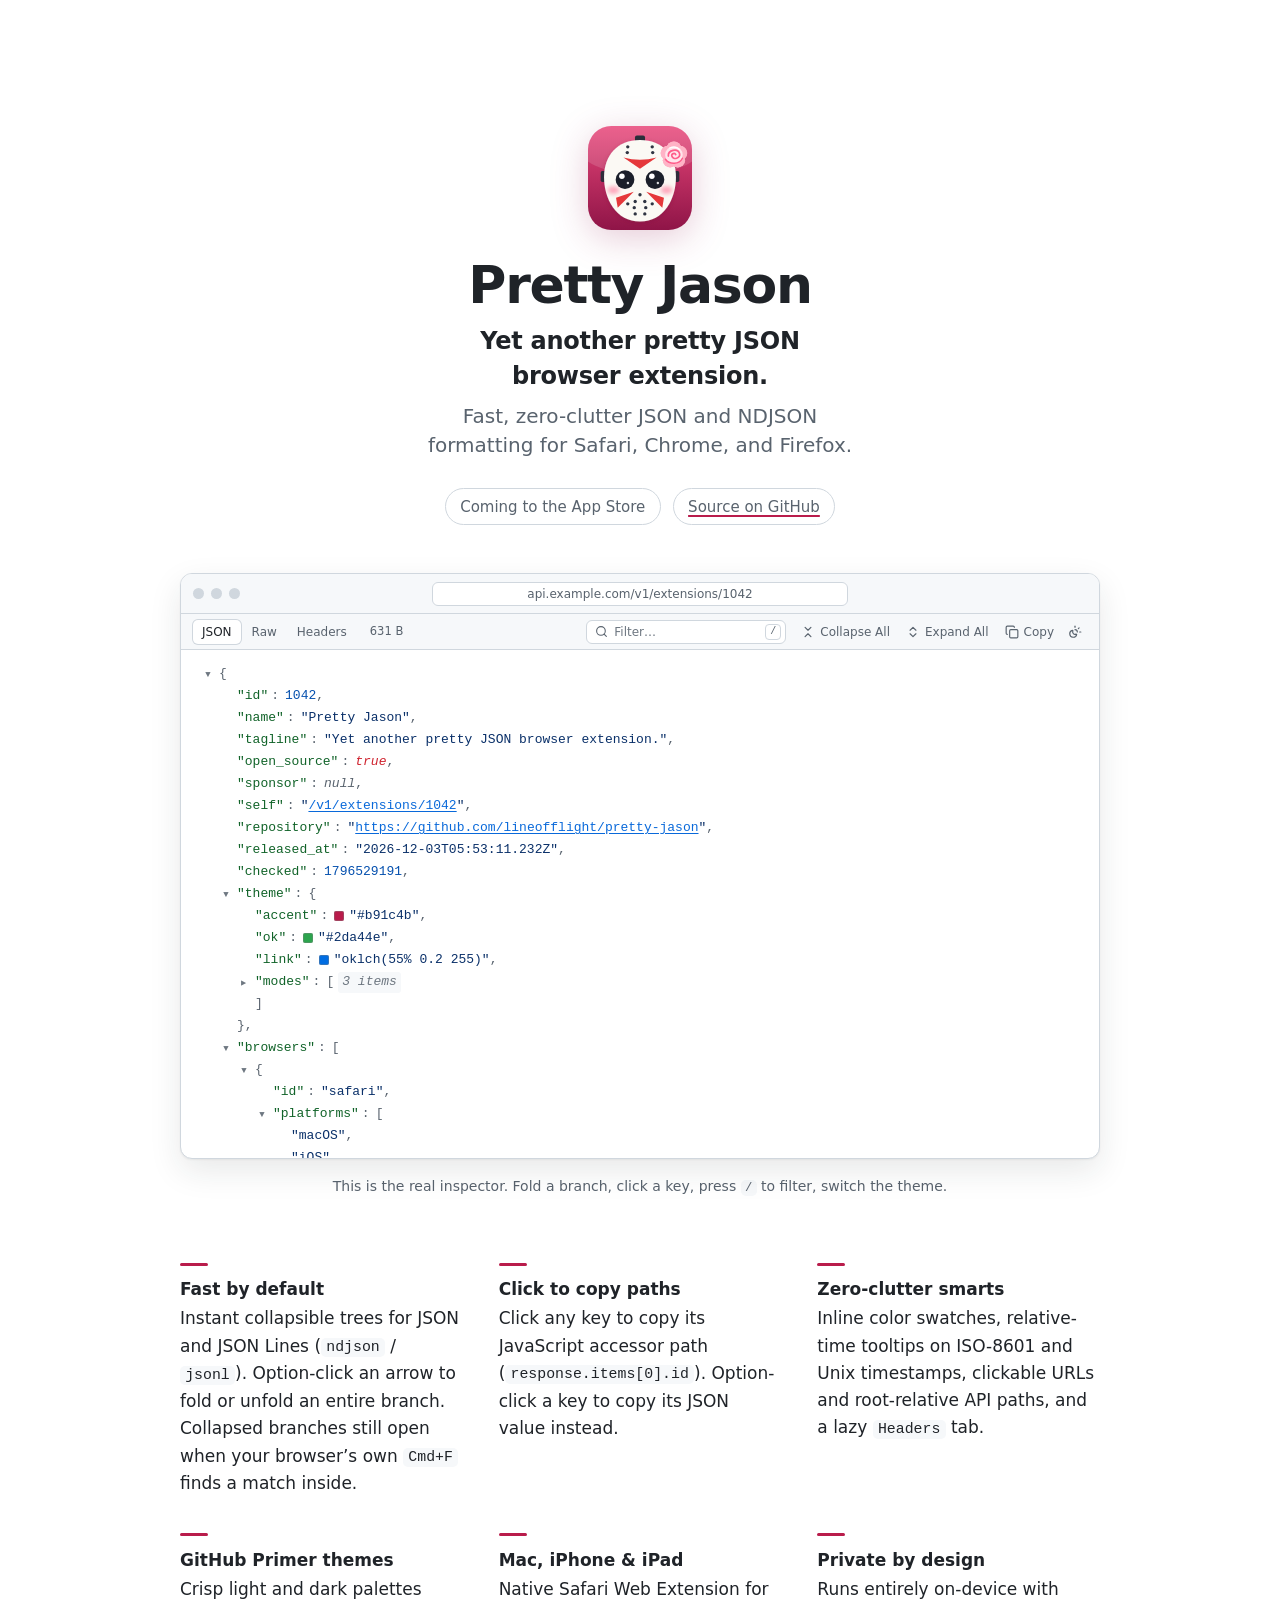
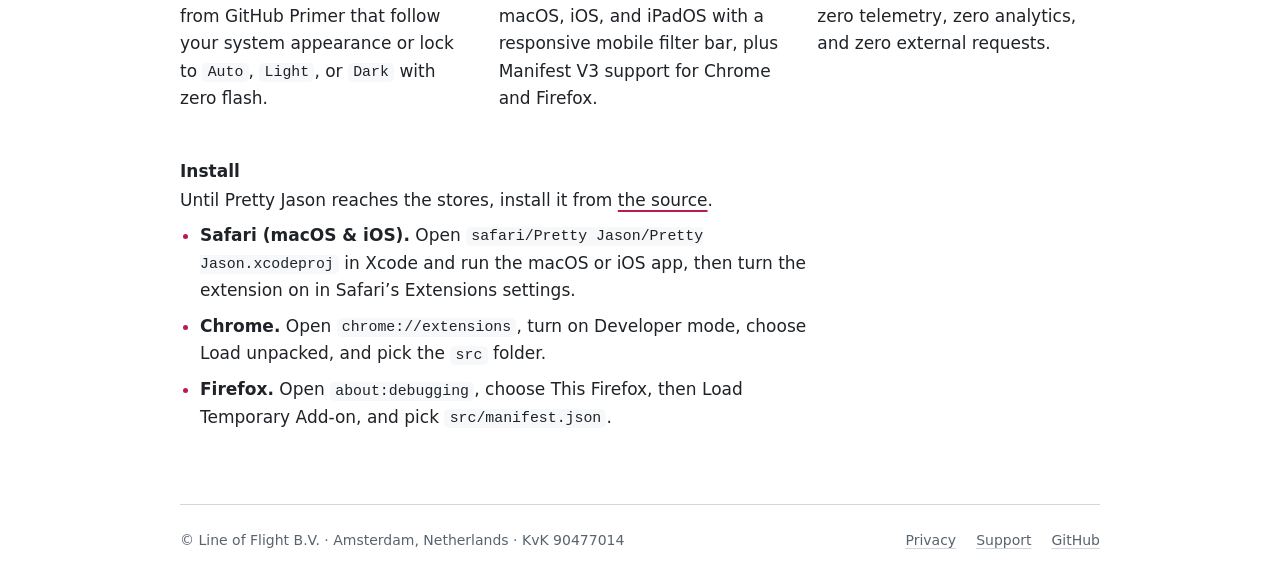
==== docs/index.html @ 76b79e24 "Add GitHub Pages site in docs/ Home page with a live inspector demo, plus privacy and support pages." ====
<!doctype html>
<html lang="en">
<head>
  <meta charset="utf-8">
  <meta name="viewport" content="width=device-width, initial-scale=1">
  <title>Pretty Jason</title>
  <meta name="description" content="Yet another pretty JSON browser extension.">
  <meta name="color-scheme" content="light dark">
  <meta name="theme-color" content="#ffffff" media="(prefers-color-scheme: light)">
  <meta name="theme-color" content="#0d1117" media="(prefers-color-scheme: dark)">
  <meta property="og:type" content="website">
  <meta property="og:site_name" content="Pretty Jason">
  <meta property="og:title" content="Pretty Jason">
  <meta property="og:description" content="Yet another pretty JSON browser extension.">
  <meta property="og:url" content="https://lineofflight.dev/pretty-jason/">
  <meta property="og:image" content="https://lineofflight.dev/pretty-jason/og-image.png">
  <meta name="twitter:card" content="summary_large_image">
  <link rel="canonical" href="https://lineofflight.dev/pretty-jason/">
  <link rel="icon" href="favicon.svg" type="image/svg+xml">
  <link rel="apple-touch-icon" href="apple-touch-icon.png">
  <link rel="stylesheet" href="style.css">
  <link rel="stylesheet" href="demo.css">
  <script src="demo.js" defer></script>
</head>
<body>
  <div class="page home">
    <main>
      <header class="hero">
        <img src="icon.svg" alt="" width="104" height="104">
        <h1>Pretty Jason</h1>
        <p class="lede lead">Yet another pretty JSON browser extension.</p>
        <p class="lede">Fast, zero-clutter JSON and NDJSON formatting for Safari, Chrome, and Firefox.</p>
        <div class="links">
          <p class="status">Coming to the App Store</p>
          <!-- App Store slot. Once Pretty Jason is live, replace the status line above with the link, for example:
          <p class="status"><a href="https://apps.apple.com/app/pretty-jason/idXXXXXXXXXX">Get Pretty Jason on the App Store</a></p>
          -->
          <p class="status"><a href="https://github.com/lineofflight/pretty-jason">Source on GitHub</a></p>
        </div>
      </header>

      <section class="jv-demo" id="demo" aria-label="Live demo">
        <div class="jv-chrome" aria-hidden="true">
          <div class="jv-lights"><span></span><span></span><span></span></div>
          <div class="jv-address">api.example.com/v1/extensions/1042</div>
        </div>
        <noscript>The live demo needs JavaScript. Nothing else on this site does.</noscript>
      </section>
      <p class="hint">This is the real inspector. Fold a branch, click a key, press <code>/</code> to filter, switch the theme.</p>

      <section class="points">
        <div>
          <h2>Fast by default</h2>
          <p>Instant collapsible trees for JSON and JSON Lines (<code>ndjson</code> / <code>jsonl</code>). Option-click an arrow to fold or unfold an entire branch. Collapsed branches still open when your browser’s own <code>Cmd+F</code> finds a match inside.</p>
        </div>
        <div>
          <h2>Click to copy paths</h2>
          <p>Click any key to copy its JavaScript accessor path (<code>response.items[0].id</code>). Option-click a key to copy its JSON value instead.</p>
        </div>
        <div>
          <h2>Zero-clutter smarts</h2>
          <p>Inline color swatches, relative-time tooltips on ISO-8601 and Unix timestamps, clickable URLs and root-relative API paths, and a lazy <code>Headers</code> tab.</p>
        </div>
        <div>
          <h2>GitHub Primer themes</h2>
          <p>Crisp light and dark palettes from GitHub Primer that follow your system appearance or lock to <code>Auto</code>, <code>Light</code>, or <code>Dark</code> with zero flash.</p>
        </div>
        <div>
          <h2>Mac, iPhone &amp; iPad</h2>
          <p>Native Safari Web Extension for macOS, iOS, and iPadOS with a responsive mobile filter bar, plus Manifest V3 support for Chrome and Firefox.</p>
        </div>
        <div>
          <h2>Private by design</h2>
          <p>Runs entirely on-device with zero telemetry, zero analytics, and zero external requests.</p>
        </div>
      </section>

      <section class="install" id="install">
        <h2>Install</h2>
        <p>Until Pretty Jason reaches the stores, install it from <a href="https://github.com/lineofflight/pretty-jason">the source</a>.</p>
        <ul>
          <li><strong>Safari (macOS &amp; iOS).</strong> Open <code>safari/Pretty Jason/Pretty Jason.xcodeproj</code> in Xcode and run the macOS or iOS app, then turn the extension on in Safari’s Extensions settings.</li>
          <li><strong>Chrome.</strong> Open <code>chrome://extensions</code>, turn on Developer mode, choose Load unpacked, and pick the <code>src</code> folder.</li>
          <li><strong>Firefox.</strong> Open <code>about:debugging</code>, choose This Firefox, then Load Temporary Add-on, and pick <code>src/manifest.json</code>.</li>
        </ul>
      </section>
    </main>

    <footer>
      <span class="owner">© Line of Flight B.V. · Amsterdam, Netherlands · KvK&nbsp;90477014</span>
      <a href="privacy/">Privacy</a>
      <a href="support/">Support</a>
      <a href="https://github.com/lineofflight/pretty-jason">GitHub</a>
    </footer>
  </div>
</body>
</html>
---- docs/style.css ----
/* Pretty Jason's site in the extension's GitHub Primer palette, light and dark,
   with the icon's berry rose as the accent.
   System fonts only, and nothing loaded from anywhere else. */

:root {
  color-scheme: light dark;
  --base: #ffffff;
  --raised: #f6f8fa;
  --line: #d0d7de;
  --text: #1f2328;
  --subtext: #59636e;
  --accent: #b91c4b;
  --sans: system-ui, -apple-system, BlinkMacSystemFont, "Segoe UI", Roboto, "Helvetica Neue", Arial, sans-serif;
  --mono: ui-monospace, "SF Mono", SFMono-Regular, Menlo, Consolas, monospace;
}

@media (prefers-color-scheme: dark) {
  :root {
    --base: #0d1117;
    --raised: #161b22;
    --line: #30363d;
    --text: #e6edf3;
    --subtext: #8b949e;
    --accent: #f47296;
  }
}

*, *::before, *::after { box-sizing: border-box; }

html {
  -webkit-text-size-adjust: 100%;
  text-size-adjust: 100%;
}

body {
  margin: 0;
  background: var(--base);
  color: var(--text);
  font: 400 1.0625rem/1.6 var(--sans);
  -webkit-font-smoothing: antialiased;
  -moz-osx-font-smoothing: grayscale;
}

.page {
  display: flex;
  flex-direction: column;
  min-height: 100vh;
  min-height: 100svh;
  max-width: 42rem;
  margin: 0 auto;
  padding: 0 1.25rem;
}

main { flex: 1; }

.page.home { max-width: 60rem; }

h1, h2 {
  color: var(--text);
  line-height: 1.2;
  text-wrap: balance;
}

p, li { text-wrap: pretty; }

a {
  color: inherit;
  text-decoration-line: underline;
  text-decoration-color: var(--accent);
  text-decoration-thickness: 0.1em;
  text-underline-offset: 0.22em;
}

a:hover { text-decoration-thickness: 0.18em; }

a:focus-visible {
  outline: 2px solid var(--accent);
  outline-offset: 3px;
  border-radius: 3px;
}

code {
  font-family: var(--mono);
  font-size: 0.875em;
  background: var(--raised);
  border-radius: 5px;
  padding: 0.1em 0.35em;
}

/* Home */

.hero {
  padding: clamp(3.5rem, 14vh, 8rem) 0 3rem;
  text-align: center;
}

.hero img {
  display: block;
  width: 104px;
  height: 104px;
  margin: 0 auto 1.5rem;
  border-radius: 22.5%;
  filter: drop-shadow(0 8px 18px rgb(143 20 71 / 0.22));
}

.hero h1 {
  margin: 0 0 0.5rem;
  font-size: 2.75rem;
  font-weight: 700;
  letter-spacing: -0.025em;
}

.lede {
  max-width: 27rem;
  margin: 0 auto;
  color: var(--subtext);
  font-size: 1.25rem;
  line-height: 1.45;
  text-wrap: balance;
}

.lede.lead {
  margin-bottom: 0.5rem;
  color: var(--text);
  font-size: 1.5rem;
  font-weight: 600;
  letter-spacing: -0.01em;
}

.links {
  display: flex;
  flex-wrap: wrap;
  gap: 0.5rem 0.75rem;
  justify-content: center;
  margin: 1.75rem 0 0;
}

.status {
  display: inline-block;
  margin: 0;
  padding: 0.35rem 0.9rem;
  border: 1px solid var(--line);
  border-radius: 999px;
  color: var(--subtext);
  font-size: 0.9375rem;
}

.hint {
  margin: -2rem 0 3rem;
  color: var(--subtext);
  font-size: 0.875rem;
  text-align: center;
}

.points {
  display: grid;
  gap: 2rem;
  padding: 1rem 0 2rem;
}

.points h2,
.install h2 {
  margin: 0 0 0.35rem;
  font-size: 1.0625rem;
  font-weight: 600;
}

.points h2::before {
  content: "";
  display: block;
  width: 1.75rem;
  height: 3px;
  margin-bottom: 0.85rem;
  border-radius: 2px;
  background: var(--accent);
}

.points p { margin: 0; }

.install { max-width: 40rem; padding: 1rem 0 2rem; }
.install p { margin: 0 0 0.5rem; }
.install ul { margin: 0; padding-left: 1.25rem; }
.install li { margin-bottom: 0.5rem; }
.install li::marker { color: var(--accent); }

/* Privacy and Support */

.masthead { padding: 1.5rem 0 0; }

.masthead a {
  display: inline-flex;
  align-items: center;
  gap: 0.6rem;
  font-weight: 600;
  text-decoration: none;
}

.masthead img {
  display: block;
  width: 32px;
  height: 32px;
  border-radius: 22.5%;
}

.doc { padding: 2.5rem 0 1rem; }

.doc h1 {
  margin: 0 0 0.25rem;
  font-size: 2.25rem;
  font-weight: 700;
  letter-spacing: -0.02em;
}

.doc h2 {
  margin: 2.25rem 0 0.5rem;
  font-size: 1.25rem;
  font-weight: 600;
}

.doc p,
.doc ul { margin: 0 0 1rem; }

.doc ul { padding-left: 1.25rem; }
.doc li { margin-bottom: 0.5rem; }
.doc li::marker { color: var(--accent); }

.meta,
.intro { color: var(--subtext); }

.meta { margin: 0 0 1.75rem; }

.doc h1 + .intro { margin-top: 1rem; }

.intro { font-size: 1.1875rem; line-height: 1.5; }

/* Footer */

footer {
  display: flex;
  flex-wrap: wrap;
  gap: 0.5rem 1.25rem;
  align-items: baseline;
  margin-top: 2rem;
  padding: 1.5rem 0 2.5rem;
  border-top: 1px solid var(--line);
  color: var(--subtext);
  font-size: 0.875rem;
}

footer .owner { margin-right: auto; }

footer a { text-decoration-color: var(--line); }
footer a:hover { text-decoration-color: var(--accent); }

@media (min-width: 46rem) {
  .points { grid-template-columns: repeat(3, 1fr); gap: 2.25rem; }
  .hero h1 { font-size: 3.25rem; }
}
---- docs/demo.css ----
/* The live inspector on the home page. Everything below the frame rules is
   src/style.css from the extension, with its viewport queries turned into
   container queries so the inspector responds to the demo window. */

.jv-demo {
  container: jv / inline-size;
  color-scheme: light;
  margin: 0 auto 3rem;
  overflow: hidden;
  border: 1px solid var(--jv-surface);
  border-radius: 12px;
  background-color: var(--jv-bg);
  color: var(--jv-text);
  box-shadow: 0 1px 2px rgb(31 35 40 / 0.06), 0 12px 32px rgb(31 35 40 / 0.1);
  font-family: var(--jv-font-mono);
  font-size: 13px;
  line-height: 1.55;
  text-align: left;

  --jv-font-mono: ui-monospace, "SF Mono", SFMono-Regular, Menlo, Consolas, monospace;
  --jv-font-ui: -apple-system, BlinkMacSystemFont, "Segoe UI", system-ui, sans-serif;

  /* GitHub Primer Light */
  --jv-bg: #ffffff;
  --jv-mantle: #f6f8fa;
  --jv-surface: #d0d7de;
  --jv-bar-hover: #eaeef2;
  --jv-hover: #f6f8fa;
  --jv-text: #1f2328;
  --jv-subtext: #59636e;
  --jv-key: #116329;
  --jv-string: #0a3069;
  --jv-number: #0550ae;
  --jv-boolean: #cf222e;
  --jv-null: #59636e;
  --jv-punct: #59636e;
  --jv-link: #0969da;
  --jv-dim: #6e7781;
  --jv-ok: #1a7f37;
  --jv-warn: #9a6700;
  --jv-error: #cf222e;
  --jv-accent: var(--jv-link);
}

@media (prefers-color-scheme: dark) {
  .jv-demo:not([data-theme="light"]) {
    color-scheme: dark;
    --jv-bg: #0d1117;
    --jv-mantle: #161b22;
    --jv-surface: #30363d;
    --jv-bar-hover: #21262d;
    --jv-hover: #161b22;
    --jv-text: #e6edf3;
    --jv-subtext: #8b949e;
    --jv-key: #7ee787;
    --jv-string: #a5d6ff;
    --jv-number: #79c0ff;
    --jv-boolean: #ff7b72;
    --jv-null: #8b949e;
    --jv-punct: #8b949e;
    --jv-link: #2f81f7;
    --jv-dim: #6e7681;
    --jv-ok: #3fb950;
    --jv-warn: #d29922;
    --jv-error: #f85149;
  }
}

.jv-demo[data-theme="dark"] {
  /* GitHub Primer Dark */
  color-scheme: dark;
  --jv-bg: #0d1117;
  --jv-mantle: #161b22;
  --jv-surface: #30363d;
  --jv-bar-hover: #21262d;
  --jv-hover: #161b22;
  --jv-text: #e6edf3;
  --jv-subtext: #8b949e;
  --jv-key: #7ee787;
  --jv-string: #a5d6ff;
  --jv-number: #79c0ff;
  --jv-boolean: #ff7b72;
  --jv-null: #8b949e;
  --jv-punct: #8b949e;
  --jv-link: #2f81f7;
  --jv-dim: #6e7681;
  --jv-ok: #3fb950;
  --jv-warn: #d29922;
  --jv-error: #f85149;
}

.jv-no-transitions,
.jv-no-transitions *,
.jv-no-transitions *::before,
.jv-no-transitions *::after {
  transition: none !important;
}

/* Browser frame */

.jv-chrome {
  display: flex;
  align-items: center;
  gap: 12px;
  height: 40px;
  padding: 0 12px;
  background: var(--jv-mantle);
  border-bottom: 1px solid var(--jv-surface);
}

.jv-lights {
  display: flex;
  gap: 7px;
  flex-shrink: 0;
}

.jv-lights span {
  width: 11px;
  height: 11px;
  border-radius: 50%;
  background: var(--jv-surface);
}

.jv-address {
  flex: 1;
  min-width: 0;
  max-width: 26rem;
  height: 24px;
  margin: 0 auto;
  padding: 0 10px;
  overflow: hidden;
  border: 1px solid var(--jv-surface);
  border-radius: 6px;
  background: var(--jv-bg);
  color: var(--jv-subtext);
  font-family: var(--jv-font-ui);
  font-size: 12px;
  line-height: 22px;
  text-align: center;
  text-overflow: ellipsis;
  white-space: nowrap;
}

/* Balances the lights so the address stays centered */
.jv-chrome::after {
  content: "";
  flex-shrink: 0;
  width: 47px;
}

#jv-container {
  max-height: 34rem;
  overflow: auto;
  overscroll-behavior: contain;
}

.jv-demo noscript {
  display: block;
  padding: 14px 20px;
  color: var(--jv-subtext);
  font-family: var(--jv-font-ui);
}

/* ---------- From src/style.css ---------- */

/* Author display rules must never override hidden (until-found is handled by the UA) */
#jv-container [hidden]:not([hidden="until-found"]) {
  display: none !important;
}

/* ---------- Bar ---------- */

#jv-bar {
  position: sticky;
  top: 0;
  z-index: 1000;
  box-sizing: border-box;
  height: 36px;
  padding: 0 max(12px, env(safe-area-inset-right)) 0 max(12px, env(safe-area-inset-left));
  background: var(--jv-mantle);
  border-bottom: 1px solid var(--jv-surface);
  color: var(--jv-text);
  font-family: var(--jv-font-ui);
  font-size: 12px;
  line-height: 1;
}

#jv-bar-main,
#jv-bar-search {
  display: flex;
  align-items: center;
  gap: 8px;
  height: 100%;
}

#jv-bar-main {
  justify-content: space-between;
}

.jv-tabs {
  display: flex;
  align-items: center;
  gap: 2px;
  flex-shrink: 0;
}

.jv-tab,
.jv-btn,
#jv-mobile-filter-done {
  -webkit-appearance: none;
  appearance: none;
  margin: 0;
  border: 0;
  background: transparent;
  font: inherit;
  cursor: pointer;
  user-select: none;
  -webkit-user-select: none;
  -webkit-tap-highlight-color: transparent;
  transition: background-color 0.12s ease, color 0.12s ease, box-shadow 0.12s ease;
}

.jv-tab {
  height: 24px;
  padding: 0 9px;
  border-radius: 5px;
  color: var(--jv-subtext);
  font-weight: 500;
}

.jv-tab[aria-selected="true"] {
  background: var(--jv-bg);
  color: var(--jv-text);
  box-shadow: 0 0 0 1px var(--jv-surface);
}

.jv-meta {
  color: var(--jv-subtext);
  font-size: 11.5px;
  font-variant-numeric: tabular-nums;
  white-space: nowrap;
}

/* Sits beside the tabs; the auto margin pushes the actions right */
#jv-size {
  margin-right: auto;
  padding-left: 6px;
}

#jv-actions {
  display: flex;
  align-items: center;
  gap: 2px;
  min-width: 0;
}

#jv-filter-wrap {
  display: flex;
  align-items: center;
  gap: 6px;
  box-sizing: border-box;
  width: 200px;
  /* The filter gives up width before the buttons do */
  min-width: 0;
  height: 24px;
  margin-right: 6px;
  padding: 0 4px 0 8px;
  border: 1px solid var(--jv-surface);
  border-radius: 6px;
  background: var(--jv-bg);
  color: var(--jv-subtext);
  transition: border-color 0.12s ease;
}

#jv-filter-wrap:focus-within {
  border-color: var(--jv-accent);
}

.jv-filter-icon {
  display: inline-flex;
  flex-shrink: 0;
}

.jv-filter-icon svg {
  display: block;
  width: 13px;
  height: 13px;
}

#jv-filter,
#jv-mobile-filter-input {
  -webkit-appearance: none;
  appearance: none;
  flex: 1;
  min-width: 0;
  height: 100%;
  margin: 0;
  padding: 0;
  border: 0;
  outline: 0;
  background: transparent;
  color: var(--jv-text);
  font-family: var(--jv-font-ui);
  font-size: 12px;
}

#jv-filter::placeholder,
#jv-mobile-filter-input::placeholder {
  color: var(--jv-dim);
  opacity: 1;
}

.jv-kbd {
  flex-shrink: 0;
  box-sizing: border-box;
  min-width: 16px;
  height: 16px;
  padding: 0 4px;
  border: 1px solid var(--jv-surface);
  border-radius: 4px;
  color: var(--jv-subtext);
  font-family: var(--jv-font-mono);
  font-size: 10px;
  line-height: 14px;
  text-align: center;
}

#jv-filter-wrap:focus-within .jv-kbd {
  display: none;
}

.jv-btn {
  display: inline-flex;
  align-items: center;
  justify-content: center;
  gap: 5px;
  box-sizing: border-box;
  height: 24px;
  min-width: 24px;
  flex-shrink: 0;
  padding: 0 7px;
  border-radius: 5px;
  color: var(--jv-subtext);
  white-space: nowrap;
}

#jv-theme,
#jv-mobile-filter-btn {
  padding: 0;
}

.jv-btn-icon {
  display: inline-flex;
}

.jv-btn svg {
  display: block;
  width: 14px;
  height: 14px;
}

.jv-btn.copied {
  color: var(--jv-ok);
}

.jv-tab:focus-visible,
.jv-btn:focus-visible,
#jv-mobile-filter-done:focus-visible {
  outline: 2px solid var(--jv-accent);
  outline-offset: -2px;
}

@media (hover: hover) {
  .jv-tab:hover:not([aria-selected="true"]),
  .jv-btn:hover {
    background: var(--jv-bar-hover);
    color: var(--jv-text);
  }

  .jv-btn.copied:hover {
    color: var(--jv-ok);
  }
}

#jv-mobile-filter-btn {
  display: none;
}

#jv-container[data-tab="raw"] #jv-filter-wrap,
#jv-container[data-tab="raw"] #jv-mobile-filter-btn,
#jv-container:not([data-tab="json"]) #jv-collapse-all,
#jv-container:not([data-tab="json"]) #jv-expand-all {
  display: none;
}

.jv-mobile-field {
  display: flex;
  flex: 1;
  align-items: center;
  gap: 8px;
  box-sizing: border-box;
  min-width: 0;
  height: 32px;
  padding: 0 10px;
  border: 1px solid var(--jv-surface);
  border-radius: 8px;
  background: var(--jv-bg);
  color: var(--jv-subtext);
}

#jv-mobile-filter-input {
  font-size: 16px;
}

#jv-mobile-filter-done {
  height: 32px;
  padding: 0 4px;
  color: var(--jv-accent);
  font-size: 15px;
  font-weight: 600;
}

/* Touch and narrow screens: taller bar, larger targets */
@container jv (max-width: 639px) {
  #jv-bar {
    height: 44px;
    font-size: 13px;
  }

  .jv-tab {
    height: 32px;
    padding: 0 10px;
  }

  .jv-btn {
    height: 32px;
    min-width: 32px;
  }

  #jv-filter-wrap {
    height: 32px;
  }

  /* 16px keeps iOS Safari from zooming on focus */
  #jv-filter {
    font-size: 16px;
  }
}

/* Narrow screens: icon-only actions and a dedicated search row */
@container jv (max-width: 639px) {
  #jv-bar-main {
    gap: 4px;
  }

  .jv-tab {
    padding: 0 8px;
  }

  #jv-filter-wrap,
  #jv-size,
  #jv-container[data-tab] .jv-btn-label {
    display: none;
  }

  #jv-container:not([data-tab="raw"]) #jv-mobile-filter-btn {
    display: inline-flex;
  }

  .jv-btn {
    padding: 0;
  }
}

@container jv (max-width: 359px) {
  #jv-bar {
    padding-right: max(8px, env(safe-area-inset-right));
    padding-left: max(8px, env(safe-area-inset-left));
  }

  #jv-bar-main {
    gap: 2px;
  }

  .jv-tab {
    padding: 0 6px;
  }

  .jv-btn {
    min-width: 28px;
  }
}

/* ---------- Panels ---------- */

#jv-content {
  box-sizing: border-box;
  padding: 14px max(20px, env(safe-area-inset-right)) calc(48px + env(safe-area-inset-bottom)) max(20px, env(safe-area-inset-left));
}

@container jv (max-width: 639px) {
  #jv-content {
    padding-right: max(12px, env(safe-area-inset-right));
    padding-left: max(12px, env(safe-area-inset-left));
  }
}

.jv-notice {
  margin: 2px 0;
  color: var(--jv-subtext);
  font-family: var(--jv-font-ui);
  font-size: 13px;
}

#jv-tree {
  font-family: var(--jv-font-mono);
  font-size: 13px;
  line-height: 1.6;
}

#jv-raw {
  margin: 0;
  white-space: pre-wrap;
  word-break: break-all;
  font-family: var(--jv-font-mono);
  font-size: 13px;
  line-height: 1.5;
  color: var(--jv-text);
}

/* ---------- Headers ---------- */

.jv-status {
  display: inline-flex;
  align-items: center;
  gap: 7px;
  box-sizing: border-box;
  height: 24px;
  margin: 0 0 12px;
  padding: 0 10px;
  border: 1px solid var(--jv-surface);
  border-radius: 999px;
  background: var(--jv-mantle);
  color: var(--jv-text);
  font-family: var(--jv-font-mono);
  font-size: 12px;
  font-variant-numeric: tabular-nums;
}

.jv-status-dot {
  width: 7px;
  height: 7px;
  border-radius: 50%;
  background: var(--jv-dim);
}

.jv-status-2xx .jv-status-dot {
  background: var(--jv-ok);
}

.jv-status-3xx .jv-status-dot {
  background: var(--jv-warn);
}

.jv-status-error .jv-status-dot {
  background: var(--jv-error);
}

.jv-headers-table {
  width: 100%;
  border-collapse: collapse;
  font-family: var(--jv-font-mono);
  font-size: 13px;
  line-height: 1.5;
}

.jv-headers-table th,
.jv-headers-table td {
  padding: 5px 0;
  border-top: 1px solid var(--jv-mantle);
  text-align: left;
  vertical-align: top;
}

.jv-headers-table th {
  width: 1%;
  padding-right: 24px;
  color: var(--jv-key);
  font-weight: 400;
  white-space: nowrap;
}

.jv-headers-table td {
  color: var(--jv-string);
  word-break: break-all;
}

@container jv (max-width: 639px) {
  .jv-headers-table,
  .jv-headers-table tbody,
  .jv-headers-table tr,
  .jv-headers-table th,
  .jv-headers-table td {
    display: block;
    width: auto;
  }

  .jv-headers-table tr {
    padding: 6px 0;
    border-top: 1px solid var(--jv-mantle);
  }

  .jv-headers-table th,
  .jv-headers-table td {
    padding: 0;
    border: 0;
    white-space: normal;
    word-break: break-all;
  }
}

/* ---------- Tree ---------- */

.jv-node {
  padding-left: 18px;
}

.jv-node.jv-root {
  padding-left: 0;
}

.jv-line {
  display: flex;
  align-items: baseline;
  min-height: 22px;
  border-radius: 3px;
}

@media (hover: hover) {
  .jv-line:hover {
    background-color: var(--jv-hover);
  }
}

.jv-toggle {
  display: inline-block;
  width: 14px;
  height: 14px;
  line-height: 14px;
  text-align: center;
  font-size: 9px;
  cursor: pointer;
  user-select: none;
  -webkit-user-select: none;
  color: var(--jv-dim);
  margin-right: 4px;
}

.jv-toggle.collapsed {
  transform: rotate(-90deg);
}

@media (prefers-reduced-motion: no-preference) {
  .jv-toggle {
    transition: transform 0.1s ease;
  }
}

.jv-toggle-placeholder {
  display: inline-block;
  width: 18px;
}

.jv-key {
  color: var(--jv-key);
  margin-right: 3px;
  border-radius: 3px;
  cursor: pointer;
  transition: background-color 0.2s ease;
}

/* Keys are already green, so the copy confirmation is a brief tint */
.jv-key.jv-copied {
  background-color: color-mix(in srgb, var(--jv-ok) 20%, transparent);
  transition: none;
}

.jv-colon {
  color: var(--jv-punct);
  margin-right: 6px;
}

.jv-bracket {
  color: var(--jv-punct);
}

.jv-ellipsis {
  display: none;
  color: var(--jv-dim);
  cursor: pointer;
  background: var(--jv-hover);
  padding: 0 4px;
  border-radius: 3px;
  margin: 0 4px;
  font-style: italic;
}

.jv-collapsed > .jv-line .jv-ellipsis {
  display: inline;
}

.jv-string {
  color: var(--jv-string);
  word-break: break-all;
}

.jv-string a {
  color: var(--jv-link);
  text-decoration: underline;
  text-underline-offset: 2px;
}

.jv-swatch {
  display: inline-block;
  width: 10px;
  height: 10px;
  margin-right: 5px;
  border-radius: 2px;
  box-shadow: inset 0 0 0 1px rgba(128, 128, 128, 0.4);
  vertical-align: middle;
}

.jv-timestamp:hover {
  text-decoration: underline dotted var(--jv-dim);
  text-underline-offset: 3px;
  cursor: help;
}

.jv-number {
  color: var(--jv-number);
  font-variant-numeric: tabular-nums;
}

.jv-boolean {
  color: var(--jv-boolean);
  font-style: italic;
}

.jv-null {
  color: var(--jv-null);
  font-style: italic;
}

.jv-comma {
  color: var(--jv-punct);
}

/* While filtering, the last visible sibling drops its trailing comma */
.jv-tail > .jv-line:last-child > .jv-comma {
  display: none;
}

/* The demo ends with the window, not a page */
#jv-content {
  padding-bottom: 20px;
}
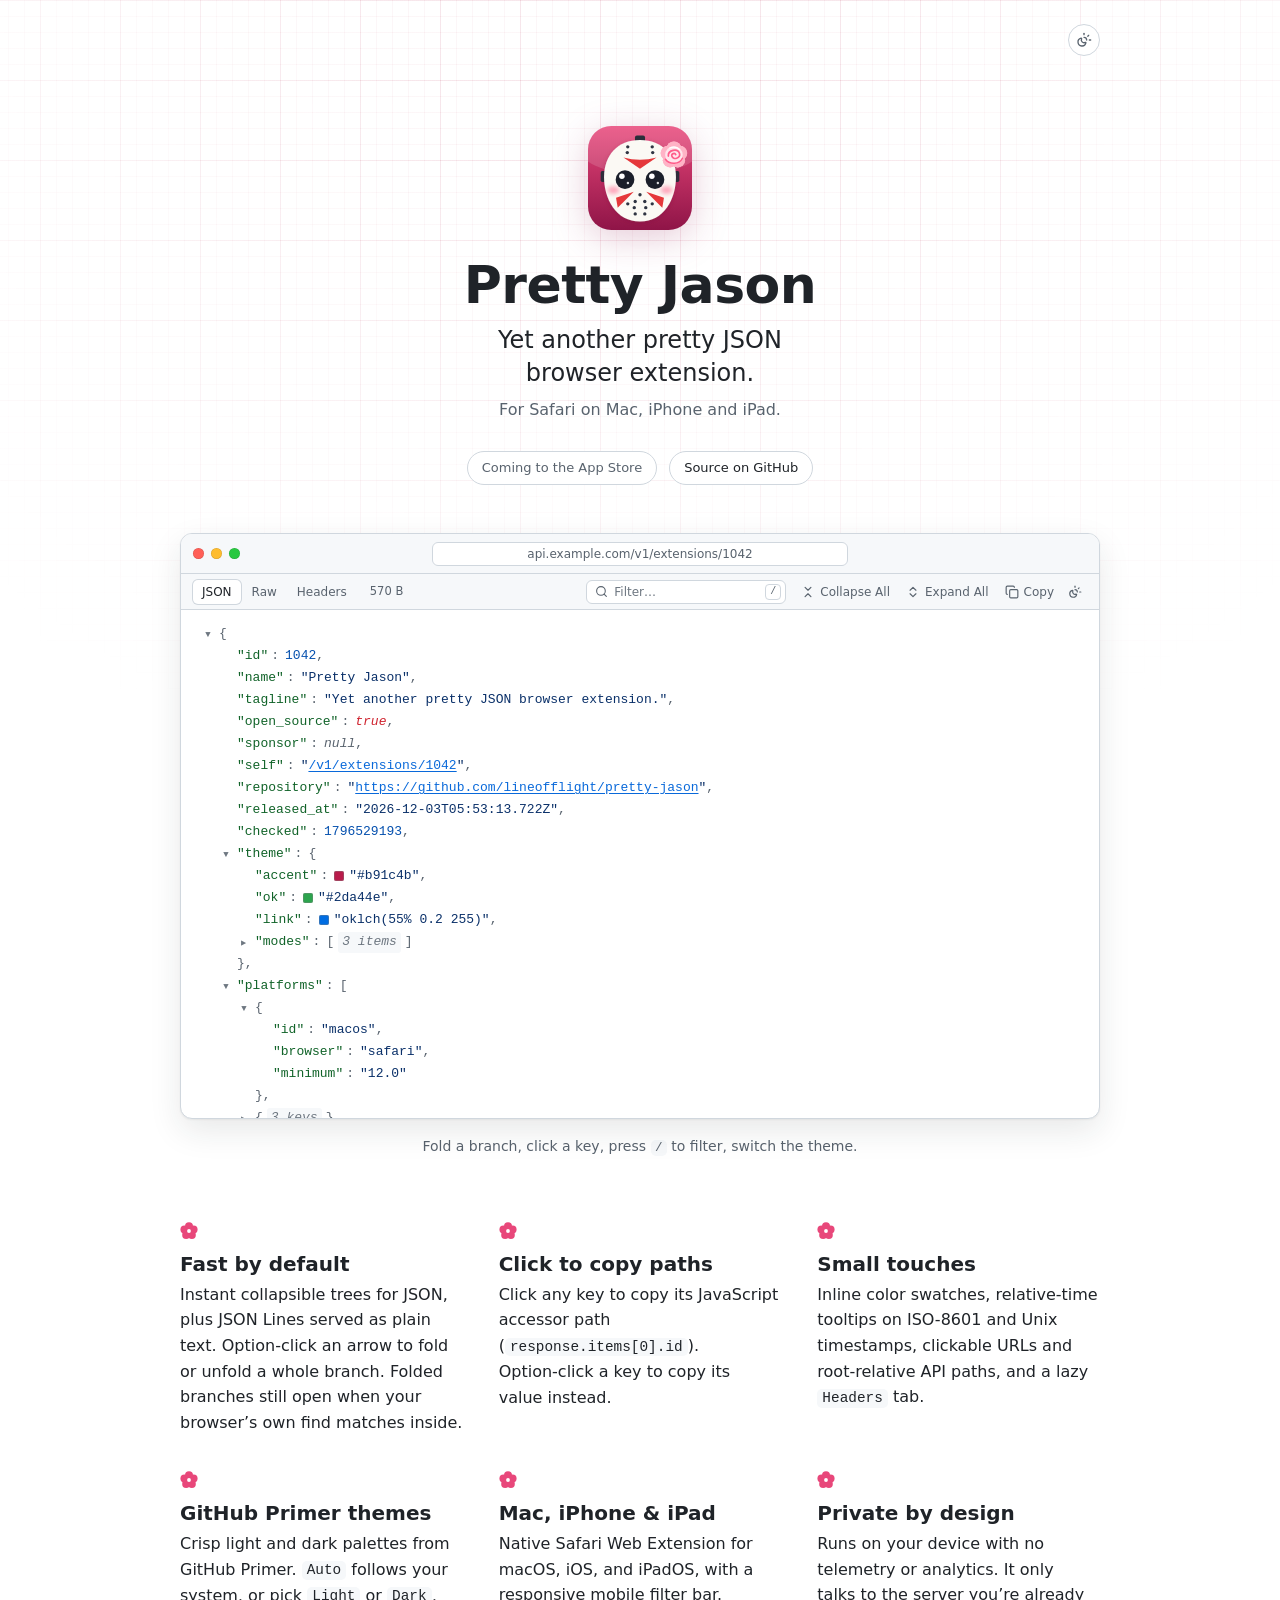
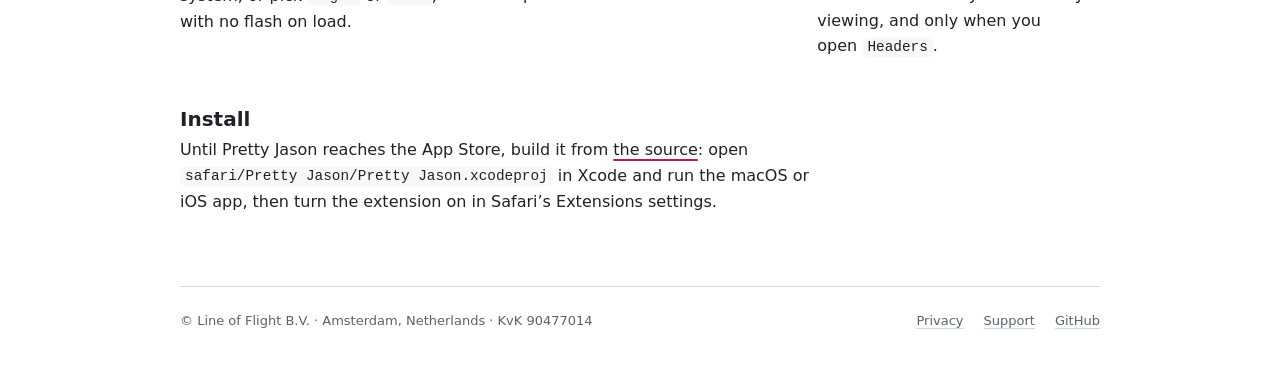
==== commit 9005164a: "Prepare 1.0.0 Simplify the small icons, fix folding gaps and brackets in Safari, show timestamp tool" ====
--- a/docs/index.html
+++ b/docs/index.html
@@ -4,20 +4,21 @@
   <meta charset="utf-8">
   <meta name="viewport" content="width=device-width, initial-scale=1">
   <title>Pretty Jason</title>
-  <meta name="description" content="Yet another pretty JSON browser extension.">
+  <meta name="description" content="Yet another pretty JSON browser extension. For Safari on Mac, iPhone and iPad.">
   <meta name="color-scheme" content="light dark">
   <meta name="theme-color" content="#ffffff" media="(prefers-color-scheme: light)">
   <meta name="theme-color" content="#0d1117" media="(prefers-color-scheme: dark)">
   <meta property="og:type" content="website">
   <meta property="og:site_name" content="Pretty Jason">
   <meta property="og:title" content="Pretty Jason">
-  <meta property="og:description" content="Yet another pretty JSON browser extension.">
+  <meta property="og:description" content="Yet another pretty JSON browser extension. For Safari on Mac, iPhone and iPad.">
   <meta property="og:url" content="https://lineofflight.dev/pretty-jason/">
   <meta property="og:image" content="https://lineofflight.dev/pretty-jason/og-image.png">
   <meta name="twitter:card" content="summary_large_image">
   <link rel="canonical" href="https://lineofflight.dev/pretty-jason/">
   <link rel="icon" href="favicon.svg" type="image/svg+xml">
   <link rel="apple-touch-icon" href="apple-touch-icon.png">
+  <script src="theme.js"></script>
   <link rel="stylesheet" href="style.css">
   <link rel="stylesheet" href="demo.css">
   <script src="demo.js" defer></script>
@@ -29,13 +30,13 @@
         <img src="icon.svg" alt="" width="104" height="104">
         <h1>Pretty Jason</h1>
         <p class="lede lead">Yet another pretty JSON browser extension.</p>
-        <p class="lede">Fast, zero-clutter JSON and NDJSON formatting for Safari, Chrome, and Firefox.</p>
+        <p class="lede">For Safari on Mac, iPhone and iPad.</p>
         <div class="links">
           <p class="status">Coming to the App Store</p>
           <!-- App Store slot. Once Pretty Jason is live, replace the status line above with the link, for example:
-          <p class="status"><a href="https://apps.apple.com/app/pretty-jason/idXXXXXXXXXX">Get Pretty Jason on the App Store</a></p>
+          <a class="status" href="https://apps.apple.com/app/pretty-jason/idXXXXXXXXXX">Get Pretty Jason on the App Store</a>
           -->
-          <p class="status"><a href="https://github.com/lineofflight/pretty-jason">Source on GitHub</a></p>
+          <a class="status" href="https://github.com/lineofflight/pretty-jason">Source on GitHub</a>
         </div>
       </header>
 
@@ -46,43 +47,38 @@
         </div>
         <noscript>The live demo needs JavaScript. Nothing else on this site does.</noscript>
       </section>
-      <p class="hint">This is the real inspector. Fold a branch, click a key, press <code>/</code> to filter, switch the theme.</p>
+      <p class="hint">Fold a branch, click a key, press <code>/</code> to filter, switch the theme.</p>
 
       <section class="points">
         <div>
           <h2>Fast by default</h2>
-          <p>Instant collapsible trees for JSON and JSON Lines (<code>ndjson</code> / <code>jsonl</code>). Option-click an arrow to fold or unfold an entire branch. Collapsed branches still open when your browser’s own <code>Cmd+F</code> finds a match inside.</p>
+          <p>Instant collapsible trees for JSON, plus JSON Lines served as plain text. Option-click an arrow to fold or unfold a whole branch. Folded branches still open when your browser’s own find matches inside.</p>
         </div>
         <div>
           <h2>Click to copy paths</h2>
-          <p>Click any key to copy its JavaScript accessor path (<code>response.items[0].id</code>). Option-click a key to copy its JSON value instead.</p>
+          <p>Click any key to copy its JavaScript accessor path (<code>response.items[0].id</code>). Option-click a key to copy its value instead.</p>
         </div>
         <div>
-          <h2>Zero-clutter smarts</h2>
+          <h2>Small touches</h2>
           <p>Inline color swatches, relative-time tooltips on ISO-8601 and Unix timestamps, clickable URLs and root-relative API paths, and a lazy <code>Headers</code> tab.</p>
         </div>
         <div>
           <h2>GitHub Primer themes</h2>
-          <p>Crisp light and dark palettes from GitHub Primer that follow your system appearance or lock to <code>Auto</code>, <code>Light</code>, or <code>Dark</code> with zero flash.</p>
+          <p>Crisp light and dark palettes from GitHub Primer. <code>Auto</code> follows your system, or pick <code>Light</code> or <code>Dark</code>, with no flash on load.</p>
         </div>
         <div>
           <h2>Mac, iPhone &amp; iPad</h2>
-          <p>Native Safari Web Extension for macOS, iOS, and iPadOS with a responsive mobile filter bar, plus Manifest V3 support for Chrome and Firefox.</p>
+          <p>Native Safari Web Extension for macOS, iOS, and iPadOS, with a responsive mobile filter bar.</p>
         </div>
         <div>
           <h2>Private by design</h2>
-          <p>Runs entirely on-device with zero telemetry, zero analytics, and zero external requests.</p>
+          <p>Runs on your device with no telemetry or analytics. It only talks to the server you’re already viewing, and only when you open <code>Headers</code>.</p>
         </div>
       </section>
 
       <section class="install" id="install">
         <h2>Install</h2>
-        <p>Until Pretty Jason reaches the stores, install it from <a href="https://github.com/lineofflight/pretty-jason">the source</a>.</p>
-        <ul>
-          <li><strong>Safari (macOS &amp; iOS).</strong> Open <code>safari/Pretty Jason/Pretty Jason.xcodeproj</code> in Xcode and run the macOS or iOS app, then turn the extension on in Safari’s Extensions settings.</li>
-          <li><strong>Chrome.</strong> Open <code>chrome://extensions</code>, turn on Developer mode, choose Load unpacked, and pick the <code>src</code> folder.</li>
-          <li><strong>Firefox.</strong> Open <code>about:debugging</code>, choose This Firefox, then Load Temporary Add-on, and pick <code>src/manifest.json</code>.</li>
-        </ul>
+        <p>Until Pretty Jason reaches the App Store, build it from <a href="https://github.com/lineofflight/pretty-jason">the source</a>: open <code>safari/Pretty Jason/Pretty Jason.xcodeproj</code> in Xcode and run the macOS or iOS app, then turn the extension on in Safari’s Extensions settings.</p>
       </section>
     </main>
 
--- a/docs/style.css
+++ b/docs/style.css
@@ -1,6 +1,7 @@
 /* Pretty Jason's site in the extension's GitHub Primer palette, light and dark,
-   with the icon's berry rose as the accent.
-   System fonts only, and nothing loaded from anywhere else. */
+   with the icon's berry rose as the accent, on faint rose graph paper.
+   Type is all system: sans for text, the rounded face for headings, mono for
+   code. Nothing loads from anywhere else. */
 
 :root {
   color-scheme: light dark;
@@ -10,20 +11,44 @@
   --text: #1f2328;
   --subtext: #59636e;
   --accent: #b91c4b;
-  --sans: system-ui, -apple-system, BlinkMacSystemFont, "Segoe UI", Roboto, "Helvetica Neue", Arial, sans-serif;
+  --petal: #e8477a;
+  --grid: rgb(185 28 75 / 0.04);
+  --grid-major: rgb(185 28 75 / 0.075);
+  --sans: system-ui, -apple-system, BlinkMacSystemFont, "Segoe UI", sans-serif;
+  --rounded: ui-rounded, "SF Pro Rounded", var(--sans);
   --mono: ui-monospace, "SF Mono", SFMono-Regular, Menlo, Consolas, monospace;
-}
-
+  --blossom: url("data:image/svg+xml,%3Csvg xmlns='http://www.w3.org/2000/svg' viewBox='-104 -104 208 208'%3E%3Cmask id='m'%3E%3Cg fill='%23fff'%3E%3Ccircle cy='-56' r='46'/%3E%3Ccircle cx='53' cy='-17' r='46'/%3E%3Ccircle cx='33' cy='45' r='46'/%3E%3Ccircle cx='-33' cy='45' r='46'/%3E%3Ccircle cx='-53' cy='-17' r='46'/%3E%3C/g%3E%3Ccircle r='22'/%3E%3C/mask%3E%3Crect x='-104' y='-104' width='208' height='208' mask='url(%23m)'/%3E%3C/svg%3E");
+}
+
+/* Dark follows the system unless the theme switch (theme.js) picks one */
 @media (prefers-color-scheme: dark) {
-  :root {
+  :root:not([data-theme="light"]) {
     --base: #0d1117;
     --raised: #161b22;
     --line: #30363d;
     --text: #e6edf3;
     --subtext: #8b949e;
     --accent: #f47296;
+    --petal: #f47296;
+    --grid: rgb(244 114 150 / 0.045);
+    --grid-major: rgb(244 114 150 / 0.085);
   }
 }
+
+:root[data-theme="dark"] {
+  color-scheme: dark;
+  --base: #0d1117;
+  --raised: #161b22;
+  --line: #30363d;
+  --text: #e6edf3;
+  --subtext: #8b949e;
+  --accent: #f47296;
+  --petal: #f47296;
+  --grid: rgb(244 114 150 / 0.045);
+  --grid-major: rgb(244 114 150 / 0.085);
+}
+
+:root[data-theme="light"] { color-scheme: light; }
 
 *, *::before, *::after { box-sizing: border-box; }
 
@@ -33,15 +58,36 @@
 }
 
 body {
+  position: relative;
   margin: 0;
   background: var(--base);
   color: var(--text);
-  font: 400 1.0625rem/1.6 var(--sans);
+  font: 400 1rem/1.6 var(--sans);
   -webkit-font-smoothing: antialiased;
   -moz-osx-font-smoothing: grayscale;
 }
 
+/* Graph paper: a 16px grid with a stronger line every fifth cell, strongest
+   behind the top of the page and fading out to the sides and below */
+body::before {
+  content: "";
+  position: absolute;
+  inset: 0;
+  z-index: -1;
+  pointer-events: none;
+  background-image:
+    linear-gradient(var(--grid-major) 1px, transparent 1px),
+    linear-gradient(90deg, var(--grid-major) 1px, transparent 1px),
+    linear-gradient(var(--grid) 1px, transparent 1px),
+    linear-gradient(90deg, var(--grid) 1px, transparent 1px);
+  background-size: 80px 80px, 80px 80px, 16px 16px, 16px 16px;
+  background-position: 50% 0;
+  -webkit-mask-image: radial-gradient(75% 52rem at 50% 0, #000 25%, transparent);
+  mask-image: radial-gradient(75% 52rem at 50% 0, #000 25%, transparent);
+}
+
 .page {
+  position: relative;
   display: flex;
   flex-direction: column;
   min-height: 100vh;
@@ -57,6 +103,8 @@
 
 h1, h2 {
   color: var(--text);
+  font-family: var(--rounded);
+  font-weight: 700;
   line-height: 1.2;
   text-wrap: balance;
 }
@@ -81,11 +129,41 @@
 
 code {
   font-family: var(--mono);
-  font-size: 0.875em;
+  font-size: 0.9em;
   background: var(--raised);
   border-radius: 5px;
   padding: 0.1em 0.35em;
 }
+
+/* Theme switch, added by theme.js */
+
+.theme-toggle {
+  position: absolute;
+  top: 1.5rem;
+  right: 1.25rem;
+  display: grid;
+  place-items: center;
+  width: 32px;
+  height: 32px;
+  padding: 0;
+  border: 1px solid var(--line);
+  border-radius: 999px;
+  background: var(--base);
+  color: var(--subtext);
+  cursor: pointer;
+}
+
+.theme-toggle:hover {
+  border-color: var(--accent);
+  color: var(--text);
+}
+
+.theme-toggle:focus-visible {
+  outline: 2px solid var(--accent);
+  outline-offset: 3px;
+}
+
+.theme-toggle svg { display: block; }
 
 /* Home */
 
@@ -106,25 +184,23 @@
 .hero h1 {
   margin: 0 0 0.5rem;
   font-size: 2.75rem;
-  font-weight: 700;
-  letter-spacing: -0.025em;
+  letter-spacing: -0.01em;
 }
 
 .lede {
   max-width: 27rem;
   margin: 0 auto;
   color: var(--subtext);
-  font-size: 1.25rem;
-  line-height: 1.45;
   text-wrap: balance;
 }
 
 .lede.lead {
   margin-bottom: 0.5rem;
   color: var(--text);
+  font-family: var(--rounded);
   font-size: 1.5rem;
-  font-weight: 600;
-  letter-spacing: -0.01em;
+  font-weight: 500;
+  line-height: 1.35;
 }
 
 .links {
@@ -138,12 +214,23 @@
 .status {
   display: inline-block;
   margin: 0;
-  padding: 0.35rem 0.9rem;
+  padding: 0.4rem 0.875rem;
   border: 1px solid var(--line);
   border-radius: 999px;
-  color: var(--subtext);
-  font-size: 0.9375rem;
-}
+  background: var(--base);
+  color: var(--subtext);
+  font-size: 0.8125rem;
+  font-weight: 500;
+  line-height: 1.5;
+}
+
+a.status {
+  color: var(--text);
+  text-decoration: none;
+}
+
+a.status:hover { border-color: var(--accent); }
+a.status:focus-visible { border-radius: 999px; }
 
 .hint {
   margin: -2rem 0 3rem;
@@ -161,27 +248,25 @@
 .points h2,
 .install h2 {
   margin: 0 0 0.35rem;
-  font-size: 1.0625rem;
-  font-weight: 600;
-}
-
+  font-size: 1.25rem;
+}
+
+/* The blossom from the icon */
 .points h2::before {
   content: "";
   display: block;
-  width: 1.75rem;
-  height: 3px;
-  margin-bottom: 0.85rem;
-  border-radius: 2px;
-  background: var(--accent);
+  width: 18px;
+  height: 18px;
+  margin-bottom: 0.75rem;
+  background: var(--petal);
+  -webkit-mask: var(--blossom) center / contain no-repeat;
+  mask: var(--blossom) center / contain no-repeat;
 }
 
 .points p { margin: 0; }
 
 .install { max-width: 40rem; padding: 1rem 0 2rem; }
 .install p { margin: 0 0 0.5rem; }
-.install ul { margin: 0; padding-left: 1.25rem; }
-.install li { margin-bottom: 0.5rem; }
-.install li::marker { color: var(--accent); }
 
 /* Privacy and Support */
 
@@ -191,7 +276,9 @@
   display: inline-flex;
   align-items: center;
   gap: 0.6rem;
-  font-weight: 600;
+  font-family: var(--rounded);
+  font-size: 1.125rem;
+  font-weight: 700;
   text-decoration: none;
 }
 
@@ -206,15 +293,13 @@
 
 .doc h1 {
   margin: 0 0 0.25rem;
-  font-size: 2.25rem;
-  font-weight: 700;
-  letter-spacing: -0.02em;
+  font-size: 2.5rem;
+  letter-spacing: -0.01em;
 }
 
 .doc h2 {
   margin: 2.25rem 0 0.5rem;
-  font-size: 1.25rem;
-  font-weight: 600;
+  font-size: 1.375rem;
 }
 
 .doc p,
@@ -227,11 +312,14 @@
 .meta,
 .intro { color: var(--subtext); }
 
-.meta { margin: 0 0 1.75rem; }
+.meta {
+  margin: 0 0 1.75rem;
+  font-size: 0.875rem;
+}
 
 .doc h1 + .intro { margin-top: 1rem; }
 
-.intro { font-size: 1.1875rem; line-height: 1.5; }
+.intro { font-size: 1.0625rem; line-height: 1.6; }
 
 /* Footer */
 
@@ -244,7 +332,7 @@
   padding: 1.5rem 0 2.5rem;
   border-top: 1px solid var(--line);
   color: var(--subtext);
-  font-size: 0.875rem;
+  font-size: 0.8125rem;
 }
 
 footer .owner { margin-right: auto; }
--- a/docs/demo.css
+++ b/docs/demo.css
@@ -42,8 +42,10 @@
   --jv-accent: var(--jv-link);
 }
 
+/* The demo's Auto follows the page, which follows the system unless the
+   site's theme switch picks Light or Dark */
 @media (prefers-color-scheme: dark) {
-  .jv-demo:not([data-theme="light"]) {
+  :root:not([data-theme="light"]) .jv-demo:not([data-theme="light"]) {
     color-scheme: dark;
     --jv-bg: #0d1117;
     --jv-mantle: #161b22;
@@ -66,7 +68,8 @@
   }
 }
 
-.jv-demo[data-theme="dark"] {
+.jv-demo[data-theme="dark"],
+:root[data-theme="dark"] .jv-demo:not([data-theme="light"]) {
   /* GitHub Primer Dark */
   color-scheme: dark;
   --jv-bg: #0d1117;
@@ -118,8 +121,12 @@
   width: 11px;
   height: 11px;
   border-radius: 50%;
-  background: var(--jv-surface);
-}
+  box-shadow: inset 0 0 0 0.5px rgb(0 0 0 / 0.15);
+}
+
+.jv-lights span:nth-child(1) { background: #ff5f57; }
+.jv-lights span:nth-child(2) { background: #febc2e; }
+.jv-lights span:nth-child(3) { background: #28c840; }
 
 .jv-address {
   flex: 1;
@@ -447,6 +454,32 @@
   }
 }
 
+/* The same for touch screens at any width, which a container query can't ask */
+@media (pointer: coarse) {
+  #jv-bar {
+    height: 44px;
+    font-size: 13px;
+  }
+
+  .jv-tab {
+    height: 32px;
+    padding: 0 10px;
+  }
+
+  .jv-btn {
+    height: 32px;
+    min-width: 32px;
+  }
+
+  #jv-filter-wrap {
+    height: 32px;
+  }
+
+  #jv-filter {
+    font-size: 16px;
+  }
+}
+
 /* Narrow screens: icon-only actions and a dedicated search row */
 @container jv (max-width: 639px) {
   #jv-bar-main {
@@ -705,8 +738,24 @@
   font-style: italic;
 }
 
-.jv-collapsed > .jv-line .jv-ellipsis {
+.jv-fold-close {
+  display: none;
+}
+
+.jv-collapsed > .jv-line .jv-ellipsis,
+.jv-collapsed > .jv-line .jv-fold-close {
   display: inline;
+}
+
+.jv-collapsed > .jv-close-line {
+  display: none;
+}
+
+/* A folded branch inside another folded branch is skipped by its ancestor already.
+   Letting it skip its own content too makes WebKit keep its expanded height as a gap
+   once the ancestor reopens. It still carries hidden=until-found for find-in-page. */
+.jv-collapsed .jv-collapsed > .jv-children[hidden] {
+  content-visibility: visible;
 }
 
 .jv-string {
@@ -730,10 +779,33 @@
   vertical-align: middle;
 }
 
+.jv-timestamp {
+  position: relative;
+}
+
 .jv-timestamp:hover {
   text-decoration: underline dotted var(--jv-dim);
   text-underline-offset: 3px;
-  cursor: help;
+}
+
+/* Instant tooltip. It opens above the value, so it can't run off the bottom of the page. */
+.jv-timestamp:hover::after {
+  content: attr(data-tooltip);
+  position: absolute;
+  bottom: calc(100% + 4px);
+  left: 0;
+  z-index: 1001;
+  width: max-content;
+  padding: 4px 8px;
+  border: 1px solid var(--jv-surface);
+  border-radius: 6px;
+  background: var(--jv-mantle);
+  box-shadow: 0 4px 12px rgb(0 0 0 / 0.15);
+  color: var(--jv-text);
+  font: 12px/1.5 var(--jv-font-ui);
+  white-space: pre;
+  word-break: normal;
+  pointer-events: none;
 }
 
 .jv-number {
@@ -756,7 +828,7 @@
 }
 
 /* While filtering, the last visible sibling drops its trailing comma */
-.jv-tail > .jv-line:last-child > .jv-comma {
+.jv-tail > .jv-line .jv-comma {
   display: none;
 }
 
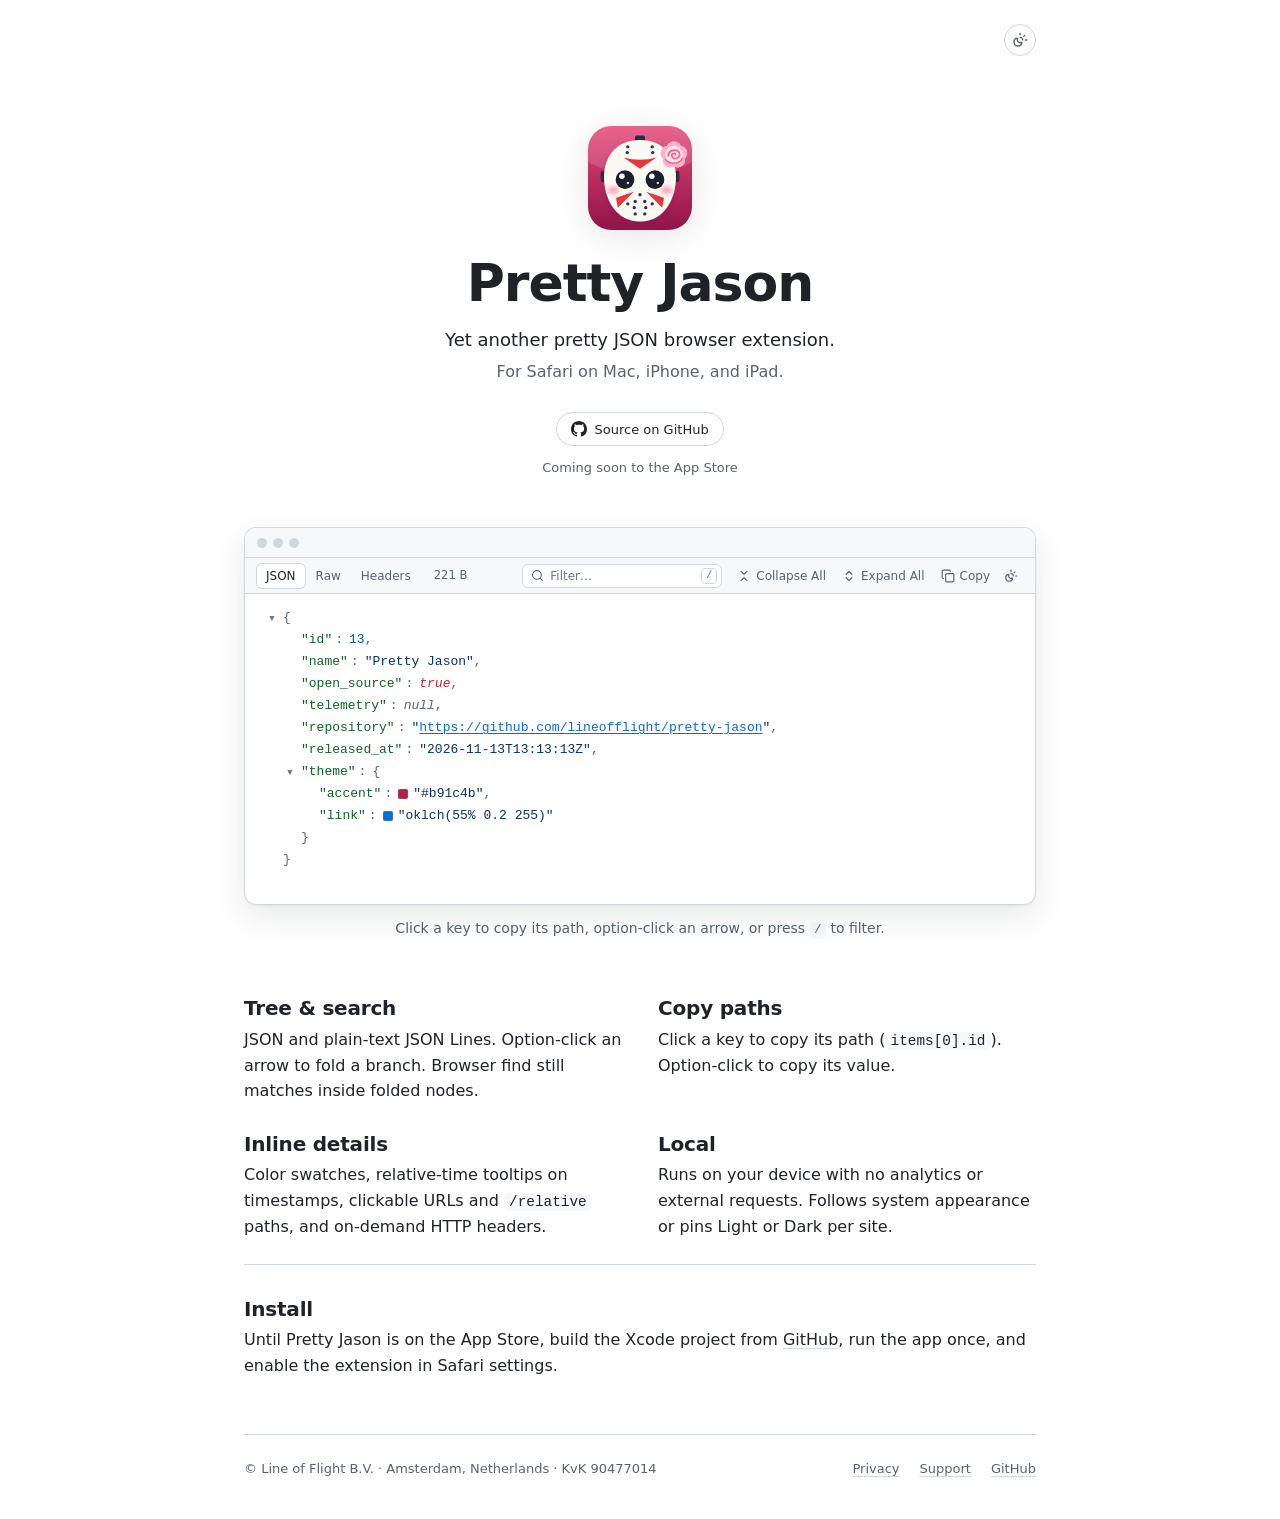
==== commit c2c4741c: "Simplify site copy and styling" ====
--- a/docs/index.html
+++ b/docs/index.html
@@ -4,14 +4,14 @@
   <meta charset="utf-8">
   <meta name="viewport" content="width=device-width, initial-scale=1">
   <title>Pretty Jason</title>
-  <meta name="description" content="Yet another pretty JSON browser extension. For Safari on Mac, iPhone and iPad.">
+  <meta name="description" content="Yet another pretty JSON browser extension. For Safari on Mac, iPhone, and iPad.">
   <meta name="color-scheme" content="light dark">
   <meta name="theme-color" content="#ffffff" media="(prefers-color-scheme: light)">
   <meta name="theme-color" content="#0d1117" media="(prefers-color-scheme: dark)">
   <meta property="og:type" content="website">
   <meta property="og:site_name" content="Pretty Jason">
   <meta property="og:title" content="Pretty Jason">
-  <meta property="og:description" content="Yet another pretty JSON browser extension. For Safari on Mac, iPhone and iPad.">
+  <meta property="og:description" content="Yet another pretty JSON browser extension. For Safari on Mac, iPhone, and iPad.">
   <meta property="og:url" content="https://lineofflight.dev/pretty-jason/">
   <meta property="og:image" content="https://lineofflight.dev/pretty-jason/og-image.png">
   <meta name="twitter:card" content="summary_large_image">
@@ -30,55 +30,49 @@
         <img src="icon.svg" alt="" width="104" height="104">
         <h1>Pretty Jason</h1>
         <p class="lede lead">Yet another pretty JSON browser extension.</p>
-        <p class="lede">For Safari on Mac, iPhone and iPad.</p>
+        <p class="lede">For Safari on Mac, iPhone, and iPad.</p>
         <div class="links">
-          <p class="status">Coming to the App Store</p>
-          <!-- App Store slot. Once Pretty Jason is live, replace the status line above with the link, for example:
+          <a class="status" href="https://github.com/lineofflight/pretty-jason">
+            <svg width="16" height="16" viewBox="0 0 16 16" fill="currentColor" aria-hidden="true"><path d="M8 0C3.58 0 0 3.58 0 8c0 3.54 2.29 6.53 5.47 7.59.4.07.55-.17.55-.38 0-.19-.01-.82-.01-1.49-2.01.37-2.53-.49-2.69-.94-.09-.23-.48-.94-.82-1.13-.28-.15-.68-.52-.01-.53.63-.01 1.08.58 1.23.82.72 1.21 1.87.87 2.33.66.07-.52.28-.87.51-1.07-1.78-.2-3.64-.89-3.64-3.95 0-.87.31-1.59.82-2.15-.08-.2-.36-1.02.08-2.12 0 0 .67-.21 2.2.82.64-.18 1.32-.27 2-.27.68 0 1.36.09 2 .27 1.53-1.04 2.2-.82 2.2-.82.44 1.1.16 1.92.08 2.12.51.56.82 1.27.82 2.15 0 3.07-1.87 3.75-3.65 3.95.29.25.54.73.54 1.48 0 1.07-.01 1.93-.01 2.2 0 .21.15.46.55.38A8.013 8.013 0 0 0 16 8c0-4.42-3.58-8-8-8Z"/></svg>
+            Source on GitHub
+          </a>
+          <p class="soon">Coming soon to the App Store</p>
+          <!-- App Store slot. Once Pretty Jason is live, replace the line above with the link, for example:
           <a class="status" href="https://apps.apple.com/app/pretty-jason/idXXXXXXXXXX">Get Pretty Jason on the App Store</a>
           -->
-          <a class="status" href="https://github.com/lineofflight/pretty-jason">Source on GitHub</a>
         </div>
       </header>
 
       <section class="jv-demo" id="demo" aria-label="Live demo">
         <div class="jv-chrome" aria-hidden="true">
           <div class="jv-lights"><span></span><span></span><span></span></div>
-          <div class="jv-address">api.example.com/v1/extensions/1042</div>
         </div>
         <noscript>The live demo needs JavaScript. Nothing else on this site does.</noscript>
       </section>
-      <p class="hint">Fold a branch, click a key, press <code>/</code> to filter, switch the theme.</p>
+      <p class="hint">Click a key to copy its path, option-click an arrow, or press <code>/</code> to filter.</p>
 
       <section class="points">
         <div>
-          <h2>Fast by default</h2>
-          <p>Instant collapsible trees for JSON, plus JSON Lines served as plain text. Option-click an arrow to fold or unfold a whole branch. Folded branches still open when your browser’s own find matches inside.</p>
+          <h2>Tree &amp; search</h2>
+          <p>JSON and plain-text JSON Lines. Option-click an arrow to fold a branch. Browser find still matches inside folded nodes.</p>
         </div>
         <div>
-          <h2>Click to copy paths</h2>
-          <p>Click any key to copy its JavaScript accessor path (<code>response.items[0].id</code>). Option-click a key to copy its value instead.</p>
+          <h2>Copy paths</h2>
+          <p>Click a key to copy its path (<code>items[0].id</code>). Option-click to copy its value.</p>
         </div>
         <div>
-          <h2>Small touches</h2>
-          <p>Inline color swatches, relative-time tooltips on ISO-8601 and Unix timestamps, clickable URLs and root-relative API paths, and a lazy <code>Headers</code> tab.</p>
+          <h2>Inline details</h2>
+          <p>Color swatches, relative-time tooltips on timestamps, clickable URLs and <code>/relative</code> paths, and on-demand HTTP headers.</p>
         </div>
         <div>
-          <h2>GitHub Primer themes</h2>
-          <p>Crisp light and dark palettes from GitHub Primer. <code>Auto</code> follows your system, or pick <code>Light</code> or <code>Dark</code>, with no flash on load.</p>
-        </div>
-        <div>
-          <h2>Mac, iPhone &amp; iPad</h2>
-          <p>Native Safari Web Extension for macOS, iOS, and iPadOS, with a responsive mobile filter bar.</p>
-        </div>
-        <div>
-          <h2>Private by design</h2>
-          <p>Runs on your device with no telemetry or analytics. It only talks to the server you’re already viewing, and only when you open <code>Headers</code>.</p>
+          <h2>Local</h2>
+          <p>Runs on your device with no analytics or external requests. Follows system appearance or pins Light or Dark per site.</p>
         </div>
       </section>
 
       <section class="install" id="install">
         <h2>Install</h2>
-        <p>Until Pretty Jason reaches the App Store, build it from <a href="https://github.com/lineofflight/pretty-jason">the source</a>: open <code>safari/Pretty Jason/Pretty Jason.xcodeproj</code> in Xcode and run the macOS or iOS app, then turn the extension on in Safari’s Extensions settings.</p>
+        <p>Until Pretty Jason is on the App Store, build the Xcode project from <a href="https://github.com/lineofflight/pretty-jason">GitHub</a>, run the app once, and enable the extension in Safari settings.</p>
       </section>
     </main>
 
--- a/docs/style.css
+++ b/docs/style.css
@@ -1,7 +1,6 @@
-/* Pretty Jason's site in the extension's GitHub Primer palette, light and dark,
-   with the icon's berry rose as the accent, on faint rose graph paper.
-   Type is all system: sans for text, the rounded face for headings, mono for
-   code. Nothing loads from anywhere else. */
+/* Pretty Jason's site in the extension's GitHub Primer palette, light and dark.
+   Type is all system: sans for text and headings, mono for code. Nothing
+   loads from anywhere else. */
 
 :root {
   color-scheme: light dark;
@@ -11,13 +10,8 @@
   --text: #1f2328;
   --subtext: #59636e;
   --accent: #b91c4b;
-  --petal: #e8477a;
-  --grid: rgb(185 28 75 / 0.04);
-  --grid-major: rgb(185 28 75 / 0.075);
   --sans: system-ui, -apple-system, BlinkMacSystemFont, "Segoe UI", sans-serif;
-  --rounded: ui-rounded, "SF Pro Rounded", var(--sans);
   --mono: ui-monospace, "SF Mono", SFMono-Regular, Menlo, Consolas, monospace;
-  --blossom: url("data:image/svg+xml,%3Csvg xmlns='http://www.w3.org/2000/svg' viewBox='-104 -104 208 208'%3E%3Cmask id='m'%3E%3Cg fill='%23fff'%3E%3Ccircle cy='-56' r='46'/%3E%3Ccircle cx='53' cy='-17' r='46'/%3E%3Ccircle cx='33' cy='45' r='46'/%3E%3Ccircle cx='-33' cy='45' r='46'/%3E%3Ccircle cx='-53' cy='-17' r='46'/%3E%3C/g%3E%3Ccircle r='22'/%3E%3C/mask%3E%3Crect x='-104' y='-104' width='208' height='208' mask='url(%23m)'/%3E%3C/svg%3E");
 }
 
 /* Dark follows the system unless the theme switch (theme.js) picks one */
@@ -29,9 +23,6 @@
     --text: #e6edf3;
     --subtext: #8b949e;
     --accent: #f47296;
-    --petal: #f47296;
-    --grid: rgb(244 114 150 / 0.045);
-    --grid-major: rgb(244 114 150 / 0.085);
   }
 }
 
@@ -43,9 +34,6 @@
   --text: #e6edf3;
   --subtext: #8b949e;
   --accent: #f47296;
-  --petal: #f47296;
-  --grid: rgb(244 114 150 / 0.045);
-  --grid-major: rgb(244 114 150 / 0.085);
 }
 
 :root[data-theme="light"] { color-scheme: light; }
@@ -58,32 +46,12 @@
 }
 
 body {
-  position: relative;
   margin: 0;
   background: var(--base);
   color: var(--text);
   font: 400 1rem/1.6 var(--sans);
   -webkit-font-smoothing: antialiased;
   -moz-osx-font-smoothing: grayscale;
-}
-
-/* Graph paper: a 16px grid with a stronger line every fifth cell, strongest
-   behind the top of the page and fading out to the sides and below */
-body::before {
-  content: "";
-  position: absolute;
-  inset: 0;
-  z-index: -1;
-  pointer-events: none;
-  background-image:
-    linear-gradient(var(--grid-major) 1px, transparent 1px),
-    linear-gradient(90deg, var(--grid-major) 1px, transparent 1px),
-    linear-gradient(var(--grid) 1px, transparent 1px),
-    linear-gradient(90deg, var(--grid) 1px, transparent 1px);
-  background-size: 80px 80px, 80px 80px, 16px 16px, 16px 16px;
-  background-position: 50% 0;
-  -webkit-mask-image: radial-gradient(75% 52rem at 50% 0, #000 25%, transparent);
-  mask-image: radial-gradient(75% 52rem at 50% 0, #000 25%, transparent);
 }
 
 .page {
@@ -99,14 +67,23 @@
 
 main { flex: 1; }
 
-.page.home { max-width: 60rem; }
+.page.home { max-width: 52rem; }
 
 h1, h2 {
   color: var(--text);
-  font-family: var(--rounded);
+  text-wrap: balance;
+}
+
+h1 {
   font-weight: 700;
-  line-height: 1.2;
-  text-wrap: balance;
+  letter-spacing: -0.02em;
+  line-height: 1.15;
+}
+
+h2 {
+  font-weight: 600;
+  letter-spacing: -0.01em;
+  line-height: 1.25;
 }
 
 p, li { text-wrap: pretty; }
@@ -114,12 +91,10 @@
 a {
   color: inherit;
   text-decoration-line: underline;
-  text-decoration-color: var(--accent);
-  text-decoration-thickness: 0.1em;
-  text-underline-offset: 0.22em;
-}
-
-a:hover { text-decoration-thickness: 0.18em; }
+  text-decoration-color: var(--line);
+  text-decoration-thickness: from-font;
+  text-underline-offset: 0.2em;
+}
 
 a:focus-visible {
   outline: 2px solid var(--accent);
@@ -153,11 +128,6 @@
   cursor: pointer;
 }
 
-.theme-toggle:hover {
-  border-color: var(--accent);
-  color: var(--text);
-}
-
 .theme-toggle:focus-visible {
   outline: 2px solid var(--accent);
   outline-offset: 3px;
@@ -178,62 +148,62 @@
   height: 104px;
   margin: 0 auto 1.5rem;
   border-radius: 22.5%;
-  filter: drop-shadow(0 8px 18px rgb(143 20 71 / 0.22));
+  filter: drop-shadow(0 6px 16px rgb(0 0 0 / 0.1));
 }
 
 .hero h1 {
-  margin: 0 0 0.5rem;
+  margin: 0 0 0.75rem;
   font-size: 2.75rem;
-  letter-spacing: -0.01em;
 }
 
 .lede {
   max-width: 27rem;
   margin: 0 auto;
   color: var(--subtext);
+  font-size: 1rem;
   text-wrap: balance;
 }
 
 .lede.lead {
-  margin-bottom: 0.5rem;
+  margin-bottom: 0.25rem;
   color: var(--text);
-  font-family: var(--rounded);
-  font-size: 1.5rem;
-  font-weight: 500;
-  line-height: 1.35;
+  font-size: 1.125rem;
 }
 
 .links {
   display: flex;
-  flex-wrap: wrap;
-  gap: 0.5rem 0.75rem;
-  justify-content: center;
+  flex-direction: column;
+  align-items: center;
+  gap: 0.75rem;
   margin: 1.75rem 0 0;
 }
 
 .status {
-  display: inline-block;
-  margin: 0;
+  display: inline-flex;
+  align-items: center;
+  gap: 0.45rem;
   padding: 0.4rem 0.875rem;
   border: 1px solid var(--line);
   border-radius: 999px;
   background: var(--base);
-  color: var(--subtext);
+  color: var(--text);
   font-size: 0.8125rem;
   font-weight: 500;
   line-height: 1.5;
-}
-
-a.status {
-  color: var(--text);
   text-decoration: none;
 }
 
-a.status:hover { border-color: var(--accent); }
-a.status:focus-visible { border-radius: 999px; }
+.status svg { flex-shrink: 0; }
+.status:focus-visible { border-radius: 999px; }
+
+.soon {
+  margin: 0;
+  color: var(--subtext);
+  font-size: 0.8125rem;
+}
 
 .hint {
-  margin: -2rem 0 3rem;
+  margin: 0 auto 3.5rem;
   color: var(--subtext);
   font-size: 0.875rem;
   text-align: center;
@@ -241,8 +211,7 @@
 
 .points {
   display: grid;
-  gap: 2rem;
-  padding: 1rem 0 2rem;
+  gap: 1.75rem;
 }
 
 .points h2,
@@ -251,21 +220,14 @@
   font-size: 1.25rem;
 }
 
-/* The blossom from the icon */
-.points h2::before {
-  content: "";
-  display: block;
-  width: 18px;
-  height: 18px;
-  margin-bottom: 0.75rem;
-  background: var(--petal);
-  -webkit-mask: var(--blossom) center / contain no-repeat;
-  mask: var(--blossom) center / contain no-repeat;
-}
-
 .points p { margin: 0; }
 
-.install { max-width: 40rem; padding: 1rem 0 2rem; }
+.install {
+  margin-top: 1.5rem;
+  padding: 2rem 0 1rem;
+  border-top: 1px solid var(--line);
+}
+
 .install p { margin: 0 0 0.5rem; }
 
 /* Privacy and Support */
@@ -276,7 +238,6 @@
   display: inline-flex;
   align-items: center;
   gap: 0.6rem;
-  font-family: var(--rounded);
   font-size: 1.125rem;
   font-weight: 700;
   text-decoration: none;
@@ -294,7 +255,6 @@
 .doc h1 {
   margin: 0 0 0.25rem;
   font-size: 2.5rem;
-  letter-spacing: -0.01em;
 }
 
 .doc h2 {
@@ -337,10 +297,22 @@
 
 footer .owner { margin-right: auto; }
 
-footer a { text-decoration-color: var(--line); }
-footer a:hover { text-decoration-color: var(--accent); }
+/* Hover only where there is a pointer that hovers */
+@media (hover: hover) {
+  a:hover { text-decoration-color: var(--text); }
+
+  .theme-toggle:hover {
+    border-color: var(--accent);
+    color: var(--text);
+  }
+
+  .status:hover { border-color: var(--accent); }
+}
+
+@media (min-width: 38rem) {
+  .points { grid-template-columns: repeat(2, 1fr); gap: 1.75rem 2.25rem; }
+}
 
 @media (min-width: 46rem) {
-  .points { grid-template-columns: repeat(3, 1fr); gap: 2.25rem; }
   .hero h1 { font-size: 3.25rem; }
 }
--- a/docs/demo.css
+++ b/docs/demo.css
@@ -5,7 +5,7 @@
 .jv-demo {
   container: jv / inline-size;
   color-scheme: light;
-  margin: 0 auto 3rem;
+  margin: 0 auto 0.75rem;
   overflow: hidden;
   border: 1px solid var(--jv-surface);
   border-radius: 12px;
@@ -104,8 +104,7 @@
 .jv-chrome {
   display: flex;
   align-items: center;
-  gap: 12px;
-  height: 40px;
+  height: 30px;
   padding: 0 12px;
   background: var(--jv-mantle);
   border-bottom: 1px solid var(--jv-surface);
@@ -113,49 +112,19 @@
 
 .jv-lights {
   display: flex;
-  gap: 7px;
-  flex-shrink: 0;
-}
-
+  gap: 6px;
+}
+
+/* Muted dots, so they don't compete with the syntax colors */
 .jv-lights span {
-  width: 11px;
-  height: 11px;
+  width: 10px;
+  height: 10px;
   border-radius: 50%;
-  box-shadow: inset 0 0 0 0.5px rgb(0 0 0 / 0.15);
-}
-
-.jv-lights span:nth-child(1) { background: #ff5f57; }
-.jv-lights span:nth-child(2) { background: #febc2e; }
-.jv-lights span:nth-child(3) { background: #28c840; }
-
-.jv-address {
-  flex: 1;
-  min-width: 0;
-  max-width: 26rem;
-  height: 24px;
-  margin: 0 auto;
-  padding: 0 10px;
-  overflow: hidden;
-  border: 1px solid var(--jv-surface);
-  border-radius: 6px;
-  background: var(--jv-bg);
-  color: var(--jv-subtext);
-  font-family: var(--jv-font-ui);
-  font-size: 12px;
-  line-height: 22px;
-  text-align: center;
-  text-overflow: ellipsis;
-  white-space: nowrap;
-}
-
-/* Balances the lights so the address stays centered */
-.jv-chrome::after {
-  content: "";
-  flex-shrink: 0;
-  width: 47px;
-}
-
-#jv-container {
+  background: var(--jv-surface);
+}
+
+.jv-demo #jv-container {
+  min-height: 0;
   max-height: 34rem;
   overflow: auto;
   overscroll-behavior: contain;
@@ -833,6 +802,6 @@
 }
 
 /* The demo ends with the window, not a page */
-#jv-content {
-  padding-bottom: 20px;
-}
+.jv-demo #jv-content {
+  padding-bottom: 32px;
+}
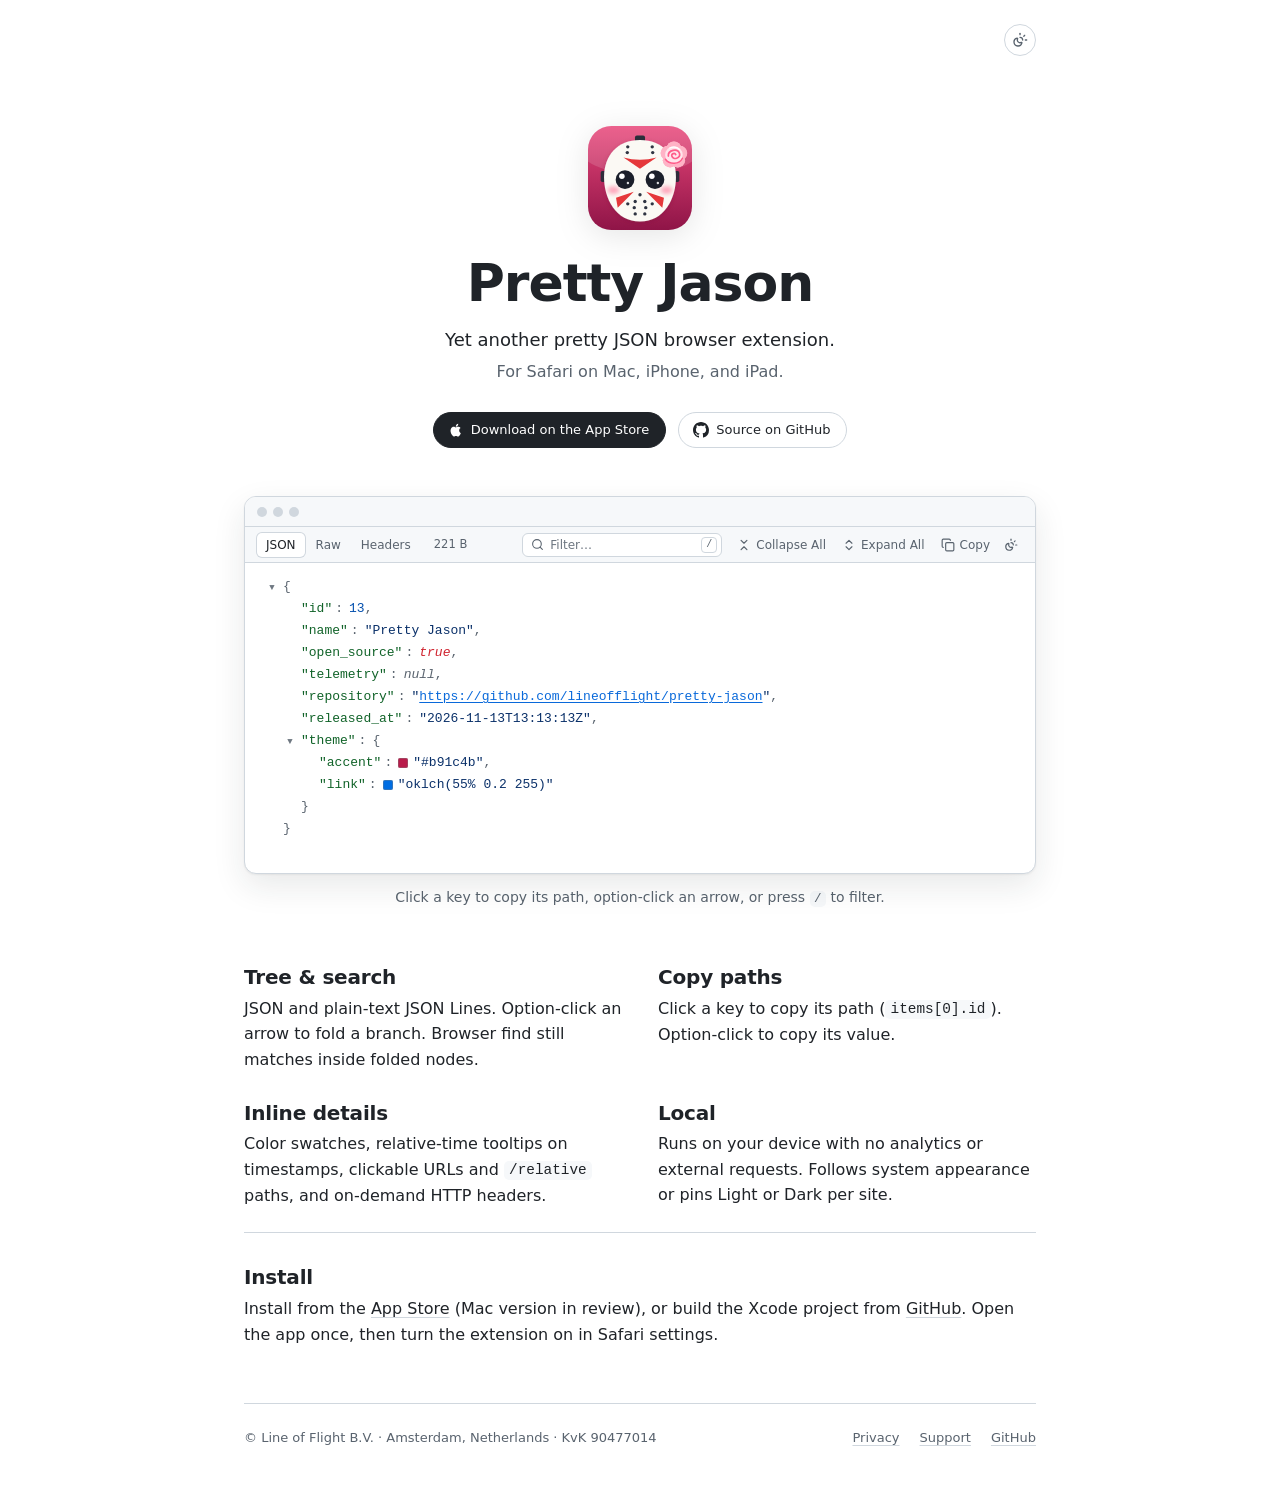
==== commit 0273f8bd: "Add App Store download button" ====
--- a/docs/index.html
+++ b/docs/index.html
@@ -32,14 +32,14 @@
         <p class="lede lead">Yet another pretty JSON browser extension.</p>
         <p class="lede">For Safari on Mac, iPhone, and iPad.</p>
         <div class="links">
+          <a class="status primary" href="https://apps.apple.com/app/pretty-jason/id6835620282">
+            <svg width="16" height="16" viewBox="0 0 16 16" fill="currentColor" aria-hidden="true"><path d="M11.18 8.5c-.02-1.6 1.31-2.37 1.37-2.4-.75-1.09-1.91-1.24-2.32-1.26-.99-.1-1.93.58-2.43.58-.5 0-1.28-.57-2.1-.55-1.08.02-2.07.63-2.63 1.6-1.12 1.94-.29 4.82.8 6.4.53.77 1.17 1.64 2 1.61.8-.03 1.1-.52 2.07-.52.97 0 1.24.52 2.09.5.86-.02 1.41-.79 1.94-1.56.61-.89.86-1.75.88-1.8-.02-.01-1.67-.64-1.69-2.55ZM9.6 3.8c.44-.53.74-1.27.66-2-.64.03-1.4.43-1.85.95-.4.47-.76 1.22-.66 1.94.71.06 1.42-.36 1.85-.89Z"/></svg>
+            Download on the App Store
+          </a>
           <a class="status" href="https://github.com/lineofflight/pretty-jason">
             <svg width="16" height="16" viewBox="0 0 16 16" fill="currentColor" aria-hidden="true"><path d="M8 0C3.58 0 0 3.58 0 8c0 3.54 2.29 6.53 5.47 7.59.4.07.55-.17.55-.38 0-.19-.01-.82-.01-1.49-2.01.37-2.53-.49-2.69-.94-.09-.23-.48-.94-.82-1.13-.28-.15-.68-.52-.01-.53.63-.01 1.08.58 1.23.82.72 1.21 1.87.87 2.33.66.07-.52.28-.87.51-1.07-1.78-.2-3.64-.89-3.64-3.95 0-.87.31-1.59.82-2.15-.08-.2-.36-1.02.08-2.12 0 0 .67-.21 2.2.82.64-.18 1.32-.27 2-.27.68 0 1.36.09 2 .27 1.53-1.04 2.2-.82 2.2-.82.44 1.1.16 1.92.08 2.12.51.56.82 1.27.82 2.15 0 3.07-1.87 3.75-3.65 3.95.29.25.54.73.54 1.48 0 1.07-.01 1.93-.01 2.2 0 .21.15.46.55.38A8.013 8.013 0 0 0 16 8c0-4.42-3.58-8-8-8Z"/></svg>
             Source on GitHub
           </a>
-          <p class="soon">Coming soon to the App Store</p>
-          <!-- App Store slot. Once Pretty Jason is live, replace the line above with the link, for example:
-          <a class="status" href="https://apps.apple.com/app/pretty-jason/idXXXXXXXXXX">Get Pretty Jason on the App Store</a>
-          -->
         </div>
       </header>
 
@@ -72,7 +72,7 @@
 
       <section class="install" id="install">
         <h2>Install</h2>
-        <p>Until Pretty Jason is on the App Store, build the Xcode project from <a href="https://github.com/lineofflight/pretty-jason">GitHub</a>, run the app once, and enable the extension in Safari settings.</p>
+        <p>Install from the <a href="https://apps.apple.com/app/pretty-jason/id6835620282">App Store</a> (Mac version in review), or build the Xcode project from <a href="https://github.com/lineofflight/pretty-jason">GitHub</a>. Open the app once, then turn the extension on in Safari settings.</p>
       </section>
     </main>
 
--- a/docs/style.css
+++ b/docs/style.css
@@ -172,7 +172,8 @@
 
 .links {
   display: flex;
-  flex-direction: column;
+  flex-wrap: wrap;
+  justify-content: center;
   align-items: center;
   gap: 0.75rem;
   margin: 1.75rem 0 0;
@@ -182,7 +183,7 @@
   display: inline-flex;
   align-items: center;
   gap: 0.45rem;
-  padding: 0.4rem 0.875rem;
+  padding: 0.45rem 1rem 0.45rem 0.875rem;
   border: 1px solid var(--line);
   border-radius: 999px;
   background: var(--base);
@@ -196,10 +197,10 @@
 .status svg { flex-shrink: 0; }
 .status:focus-visible { border-radius: 999px; }
 
-.soon {
-  margin: 0;
-  color: var(--subtext);
-  font-size: 0.8125rem;
+.status.primary {
+  background: var(--text);
+  border-color: var(--text);
+  color: var(--base);
 }
 
 .hint {
@@ -307,6 +308,12 @@
   }
 
   .status:hover { border-color: var(--accent); }
+  .status.primary:hover { border-color: var(--text); opacity: 0.88; }
+}
+
+@media (prefers-reduced-motion: no-preference) {
+  .status { transition: border-color 150ms ease-out, opacity 150ms ease-out, transform 150ms ease-out; }
+  .status:active { transform: scale(0.96); }
 }
 
 @media (min-width: 38rem) {
